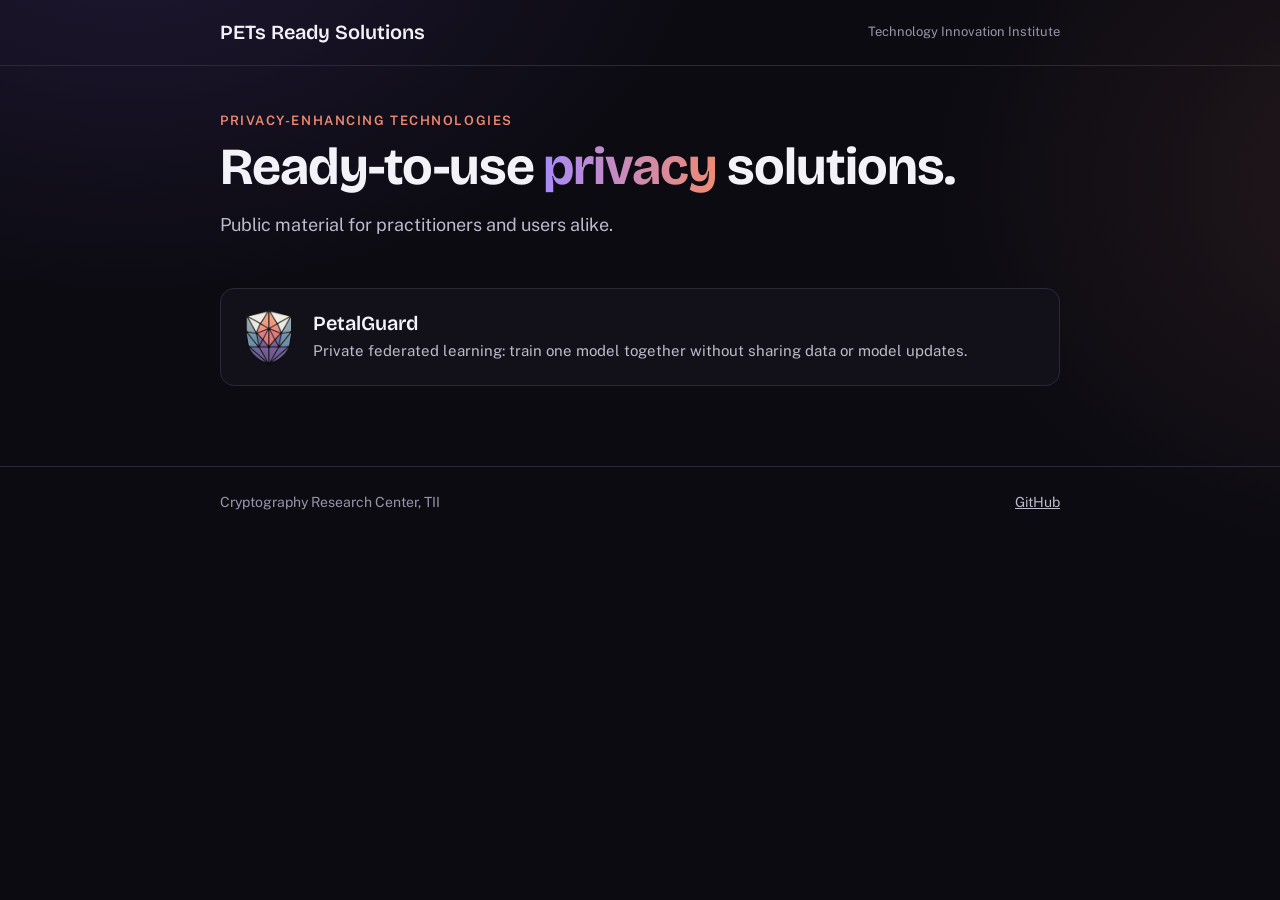
==== docs/index.html @ d7d9cbb7 "Add PetalGuard video landing page on GitHub Pages Adds a docs/ site for GitHub Pages with a hub page" ====
<!doctype html>
<html lang="en">
<head>
  <meta charset="utf-8">
  <meta name="viewport" content="width=device-width, initial-scale=1">
  <title>PETs Ready Solutions</title>
  <meta name="description" content="Privacy-enhancing technology solutions from the Cryptography Research Center, Technology Innovation Institute.">
  <meta name="theme-color" content="#0c0b12">
  <link rel="preconnect" href="https://fonts.googleapis.com">
  <link rel="preconnect" href="https://fonts.gstatic.com" crossorigin>
  <link href="https://fonts.googleapis.com/css2?family=Bricolage+Grotesque:opsz,wght@12..96,600;12..96,700&family=Public+Sans:wght@400;600&display=swap" rel="stylesheet">
  <link rel="stylesheet" href="assets/site.css">
</head>
<body>
  <header class="site-head">
    <div class="wrap">
      <span class="brand">PETs Ready Solutions</span>
      <span class="org">Technology Innovation Institute</span>
    </div>
  </header>

  <main class="wrap">
    <section class="hero">
      <p class="eyebrow">Privacy-enhancing technologies</p>
      <h1>Ready-to-use <span class="hl">privacy</span> solutions.</h1>
      <p class="lede">Public material for practitioners and users alike.</p>
    </section>

    <nav class="cards" aria-label="Solutions">
      <a class="card" href="petalguard/">
        <img src="petalguard/media/logo.png" alt="" width="56" height="56">
        <div>
          <h2>PetalGuard</h2>
          <p>Private federated learning: train one model together without sharing data or model updates.</p>
        </div>
      </a>
      <!-- Add one card per product here, linking to docs/<product>/ -->
    </nav>
  </main>

  <footer class="site-foot">
    <div class="wrap">
      <span>Cryptography Research Center, TII</span>
      <a href="https://github.com/Crypto-TII/pets-ready-solutions">GitHub</a>
    </div>
  </footer>
</body>
</html>
---- docs/assets/site.css ----
/* Shared styles for all PETs Ready Solutions product pages.
   Each product page can override --accent / --accent-2 on <body>. */
:root {
  --bg: #0c0b12;
  --bg-2: #12111a;
  --ink: #f3f2f8;
  --ink-2: #bcbacb;
  --muted: #9795aa;
  --line: #2b2938;
  --line-2: #3a3748;
  --accent: #ee8a72;
  --accent-2: #a78bfa;
  --on-accent: #1a0f0c;
  --display: "Bricolage Grotesque", "Avenir Next", "Segoe UI", system-ui, sans-serif;
  --body: "Public Sans", "Helvetica Neue", Arial, system-ui, sans-serif;
  --maxw: 880px;
  color-scheme: dark;
}

* { box-sizing: border-box; }
html { -webkit-text-size-adjust: 100%; }
body {
  margin: 0;
  background: var(--bg);
  background-image:
    radial-gradient(60rem 40rem at 10% -10%, rgba(120, 80, 200, .18), transparent 60%),
    radial-gradient(50rem 40rem at 110% 20%, rgba(238, 138, 114, .10), transparent 60%);
  background-attachment: fixed;
  color: var(--ink);
  font: 400 17px/1.6 var(--body);
}
a { color: var(--accent); }
a:focus-visible, button:focus-visible { outline: 2px solid var(--accent); outline-offset: 3px; border-radius: 6px; }

.wrap { max-width: var(--maxw); margin: 0 auto; padding: 0 20px; }

/* Header */
.site-head { padding: 22px 0; border-bottom: 1px solid var(--line); }
.site-head .wrap { display: flex; align-items: center; justify-content: space-between; gap: 16px; }
.brand { display: flex; align-items: center; gap: 10px; color: var(--ink); text-decoration: none; font: 600 20px/1 var(--display); }
.brand img { width: 34px; height: 34px; }
.org { color: var(--muted); font-size: 13px; text-align: right; }

/* Hero */
.hero { padding: 48px 0 24px; }
.eyebrow { margin: 0 0 12px; color: var(--accent); font: 600 13px/1 var(--body); letter-spacing: .12em; text-transform: uppercase; }
h1 { margin: 0 0 16px; font: 700 clamp(32px, 7vw, 52px)/1.08 var(--display); letter-spacing: -.02em; }
h1 .hl { background: linear-gradient(90deg, var(--accent-2), var(--accent)); -webkit-background-clip: text; background-clip: text; color: transparent; }
.lede { margin: 0; max-width: 60ch; color: var(--ink-2); font-size: 18px; }

/* Videos */
.videos { display: grid; gap: 32px; padding: 24px 0 8px; }
.video-card { margin: 0; }
.video-card video {
  display: block; width: 100%; aspect-ratio: 16 / 9; background: #000;
  border: 1px solid var(--line-2); border-radius: 14px;
}
.video-card figcaption { display: flex; flex-wrap: wrap; align-items: baseline; gap: 4px 12px; padding-top: 12px; }
.video-card h2 { margin: 0; font: 600 20px/1.3 var(--display); }
.video-card .dur { color: var(--muted); font-size: 14px; font-variant-numeric: tabular-nums; }
.video-card p { flex-basis: 100%; margin: 0; color: var(--ink-2); font-size: 15px; }

/* Points */
.points { display: grid; gap: 14px; margin: 40px 0 0; padding: 0; list-style: none; }
.points li { padding: 18px 20px; background: var(--bg-2); border: 1px solid var(--line); border-radius: 12px; }
.points strong { display: block; margin-bottom: 4px; font: 600 17px/1.3 var(--display); }
.points span { color: var(--ink-2); font-size: 15px; }
@media (min-width: 720px) { .points { grid-template-columns: repeat(3, 1fr); } }

/* Actions */
.actions { display: flex; flex-wrap: wrap; gap: 12px; padding: 36px 0 8px; }
.btn {
  display: inline-flex; align-items: center; justify-content: center; min-height: 48px; padding: 0 22px;
  border: 1px solid var(--line-2); border-radius: 999px; color: var(--ink); text-decoration: none; font-weight: 600;
}
.btn.primary { background: var(--accent); border-color: var(--accent); color: var(--on-accent); }
.btn:hover { border-color: var(--accent); }

/* Hub cards */
.cards { display: grid; gap: 16px; padding: 24px 0; }
.card {
  display: flex; gap: 16px; align-items: center; padding: 20px;
  background: var(--bg-2); border: 1px solid var(--line); border-radius: 14px; color: var(--ink); text-decoration: none;
}
.card:hover { border-color: var(--accent); }
.card img { flex: none; width: 56px; height: 56px; }
.card h2 { margin: 0 0 4px; font: 600 20px/1.2 var(--display); }
.card p { margin: 0; color: var(--ink-2); font-size: 15px; }

/* Footer */
.site-foot { margin-top: 56px; padding: 24px 0 40px; border-top: 1px solid var(--line); color: var(--muted); font-size: 14px; }
.site-foot .wrap { display: flex; flex-wrap: wrap; justify-content: space-between; gap: 8px 24px; }
.site-foot a { color: var(--ink-2); }

@media (prefers-reduced-motion: reduce) { * { scroll-behavior: auto !important; } }
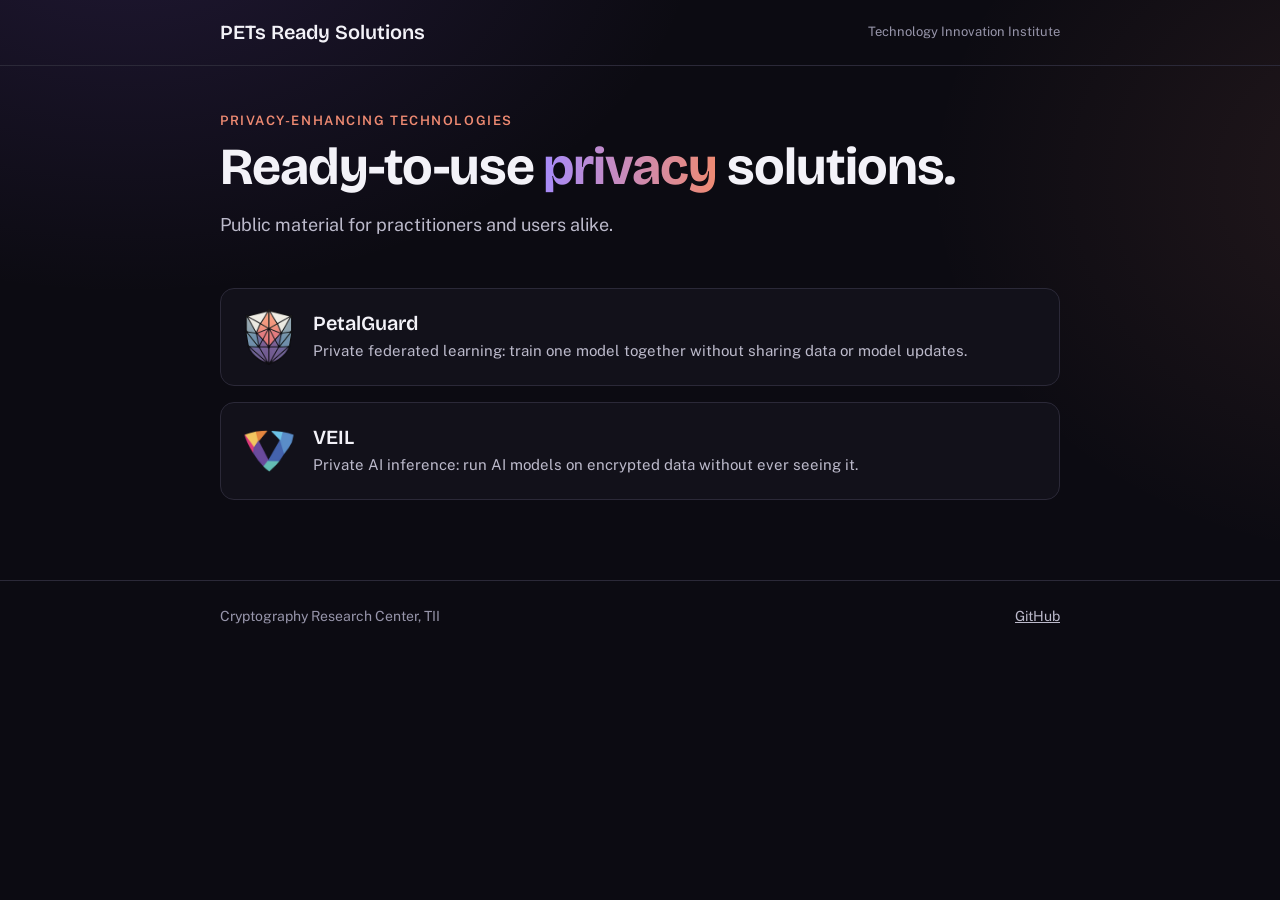
==== commit 9245fa98: "Add VEIL video landing page on GitHub Pages Adds docs/veil/, following the PetalGuard layout: a prod" ====
--- a/docs/index.html
+++ b/docs/index.html
@@ -34,7 +34,14 @@
           <p>Private federated learning: train one model together without sharing data or model updates.</p>
         </div>
       </a>
-      <!-- Add one card per product here, linking to docs/<product>/ -->
+      <a class="card" href="veil/">
+        <img src="veil/media/logo.png" alt="" width="56" height="56">
+        <div>
+          <h2>VEIL</h2>
+          <p>Private AI inference: run AI models on encrypted data without ever seeing it.</p>
+        </div>
+      </a>
+      <!-- Add one card per product here, linking to docs/<product>/ (see README, "Adding a product") -->
     </nav>
   </main>
 
